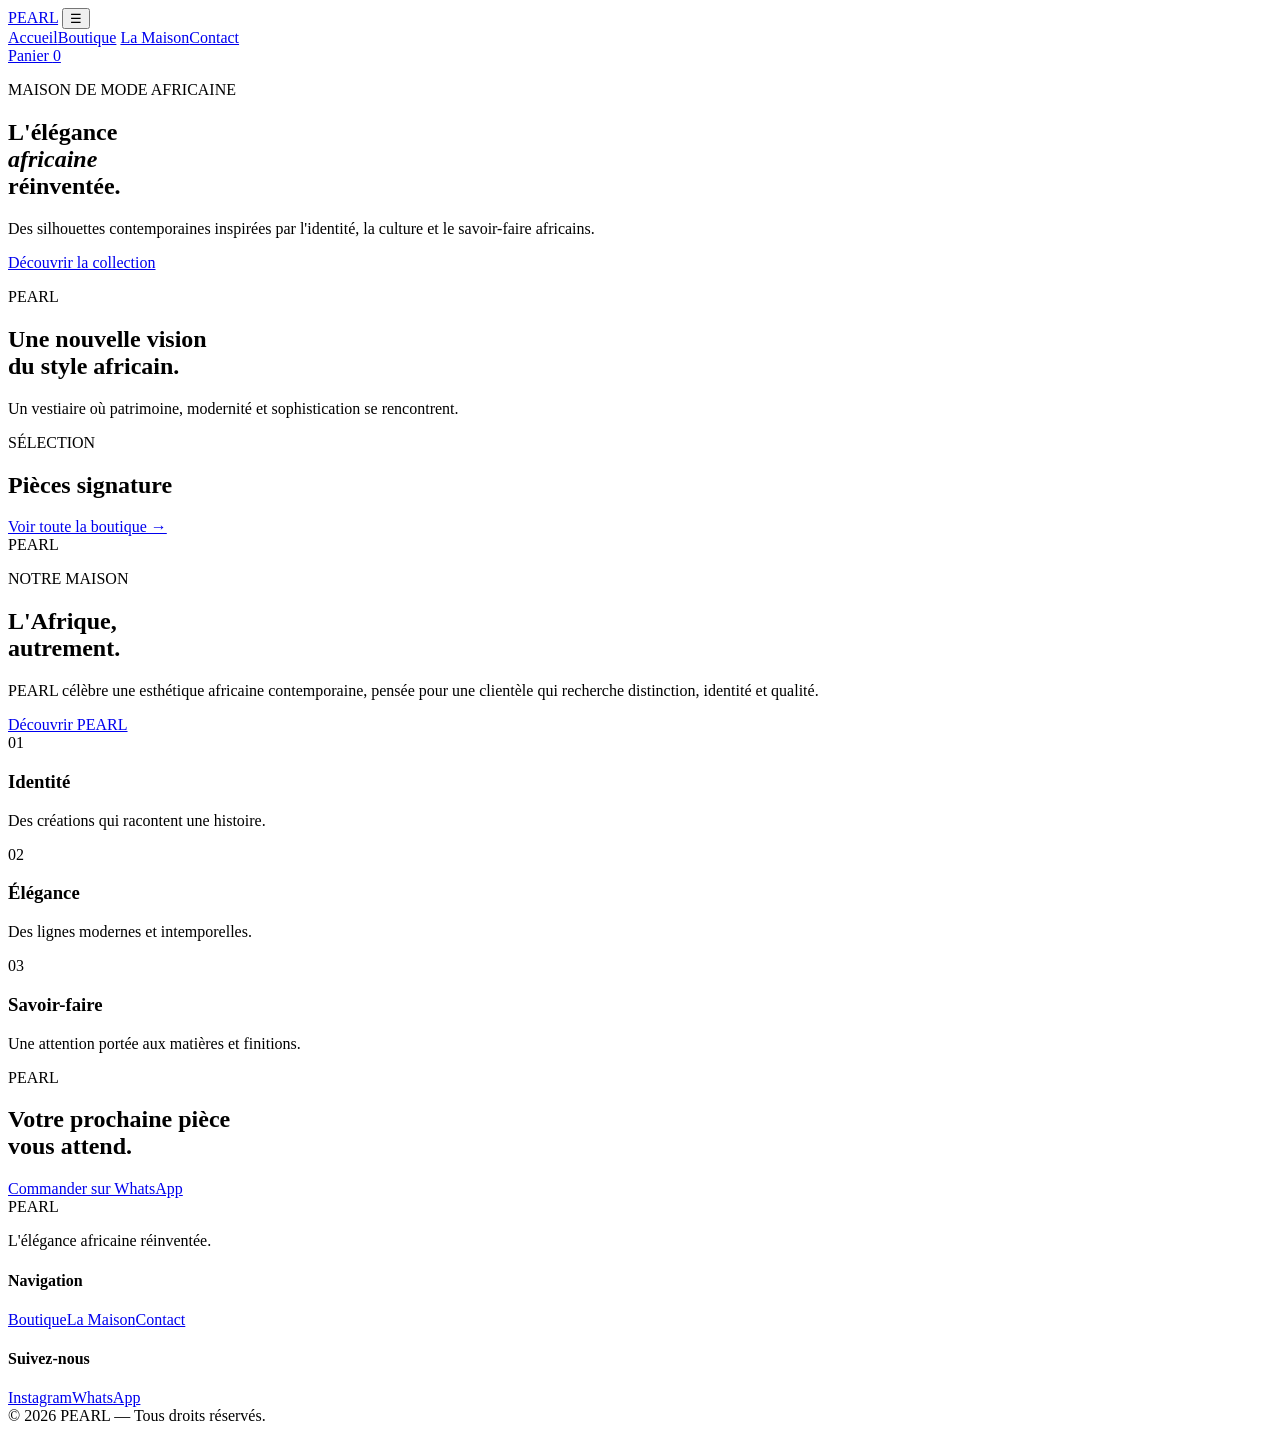
==== index.html @ 29acf9e2 "Add files via upload" ====
<!DOCTYPE html>
<html lang="fr">
<head>
<meta charset="UTF-8">
<meta name="viewport" content="width=device-width, initial-scale=1.0">
<title>PEARL — L'élégance africaine réinventée</title>
<meta name="description" content="PEARL, maison de prêt-à-porter africain contemporain.">
<link rel="preconnect" href="https://fonts.googleapis.com">
<link rel="preconnect" href="https://fonts.gstatic.com" crossorigin>
<link href="https://fonts.googleapis.com/css2?family=Cormorant+Garamond:wght@400;500;600;700&family=Montserrat:wght@300;400;500;600&display=swap" rel="stylesheet">
<link rel="stylesheet" href="css/style.css">
</head>
<body>
<header class="header">
  <a class="logo" href="index.html">PEARL</a>
  <button class="menu-btn" aria-label="Menu">☰</button>
  <nav class="nav">
    <a href="index.html">Accueil</a><a href="boutique.html">Boutique</a>
    <a href="index.html#maison">La Maison</a><a href="contact.html">Contact</a>
  </nav>
  <a class="cart-link" href="panier.html">Panier <span class="cart-count">0</span></a>
</header>

<main>
<section class="hero">
  <div class="hero-overlay"></div>
  <div class="hero-content">
    <p class="eyebrow">MAISON DE MODE AFRICAINE</p>
    <h1>L'élégance<br><em>africaine</em><br>réinventée.</h1>
    <p>Des silhouettes contemporaines inspirées par l'identité, la culture et le savoir-faire africains.</p>
    <a class="btn" href="boutique.html">Découvrir la collection</a>
  </div>
</section>

<section class="intro">
  <p class="eyebrow">PEARL</p>
  <h2>Une nouvelle vision<br>du style africain.</h2>
  <p>Un vestiaire où patrimoine, modernité et sophistication se rencontrent.</p>
</section>

<section class="featured">
  <div class="section-head"><div><p class="eyebrow">SÉLECTION</p><h2>Pièces signature</h2></div><a class="text-link" href="boutique.html">Voir toute la boutique →</a></div>
  <div id="featured-products" class="product-grid"></div>
</section>

<section id="maison" class="split">
  <div class="split-image image-placeholder">PEARL</div>
  <div class="split-copy">
    <p class="eyebrow">NOTRE MAISON</p><h2>L'Afrique,<br>autrement.</h2>
    <p>PEARL célèbre une esthétique africaine contemporaine, pensée pour une clientèle qui recherche distinction, identité et qualité.</p>
    <a class="btn dark" href="contact.html">Découvrir PEARL</a>
  </div>
</section>

<section class="values">
  <article><span>01</span><h3>Identité</h3><p>Des créations qui racontent une histoire.</p></article>
  <article><span>02</span><h3>Élégance</h3><p>Des lignes modernes et intemporelles.</p></article>
  <article><span>03</span><h3>Savoir-faire</h3><p>Une attention portée aux matières et finitions.</p></article>
</section>

<section class="cta">
  <p class="eyebrow">PEARL</p><h2>Votre prochaine pièce<br>vous attend.</h2>
  <a class="btn" id="home-whatsapp" target="_blank" href="#">Commander sur WhatsApp</a>
</section>
</main>

<footer><div><div class="footer-logo">PEARL</div><p>L'élégance africaine réinventée.</p></div>
<div><h4>Navigation</h4><a href="boutique.html">Boutique</a><a href="index.html#maison">La Maison</a><a href="contact.html">Contact</a></div>
<div><h4>Suivez-nous</h4><a id="instagram" target="_blank" href="#">Instagram</a><a id="footer-whatsapp" target="_blank" href="#">WhatsApp</a></div></footer>
<div class="copyright">© 2026 PEARL — Tous droits réservés.</div>
<script src="js/products.js"></script><script src="js/app.js"></script>
</body></html>
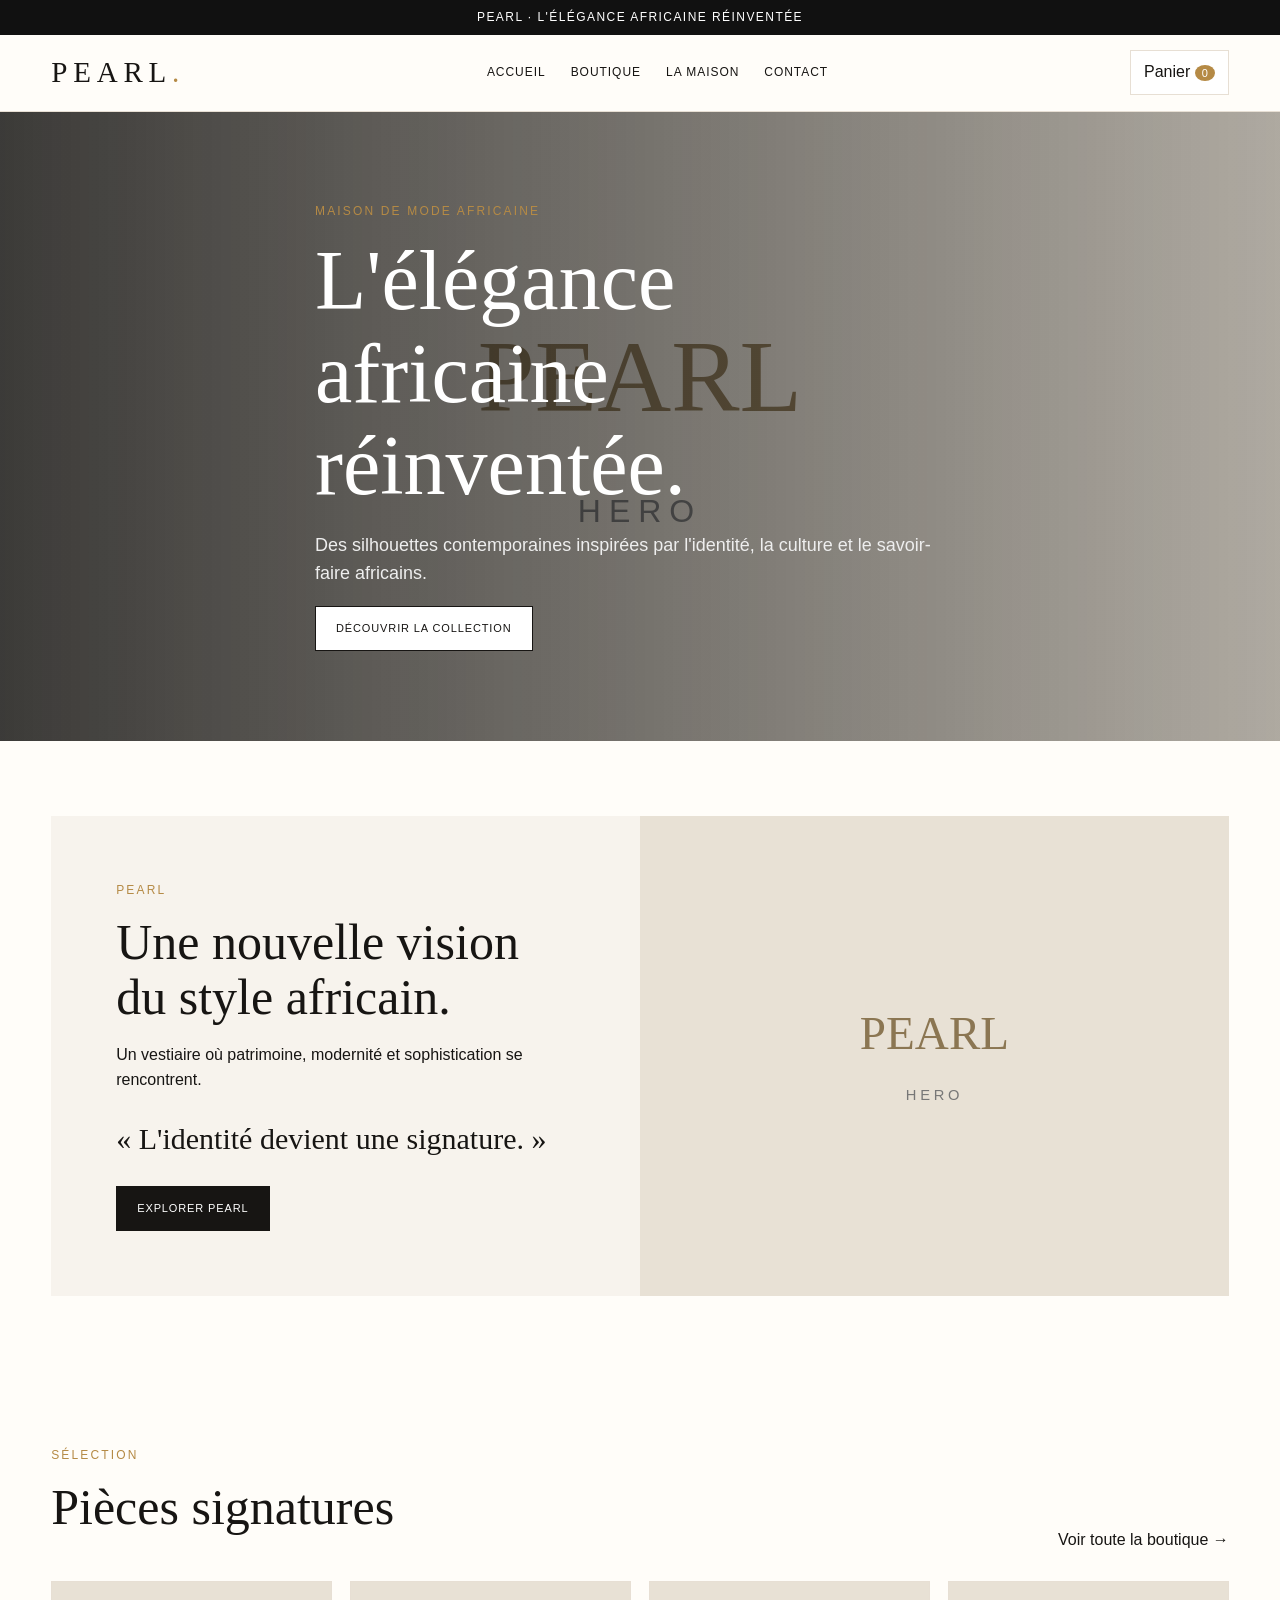
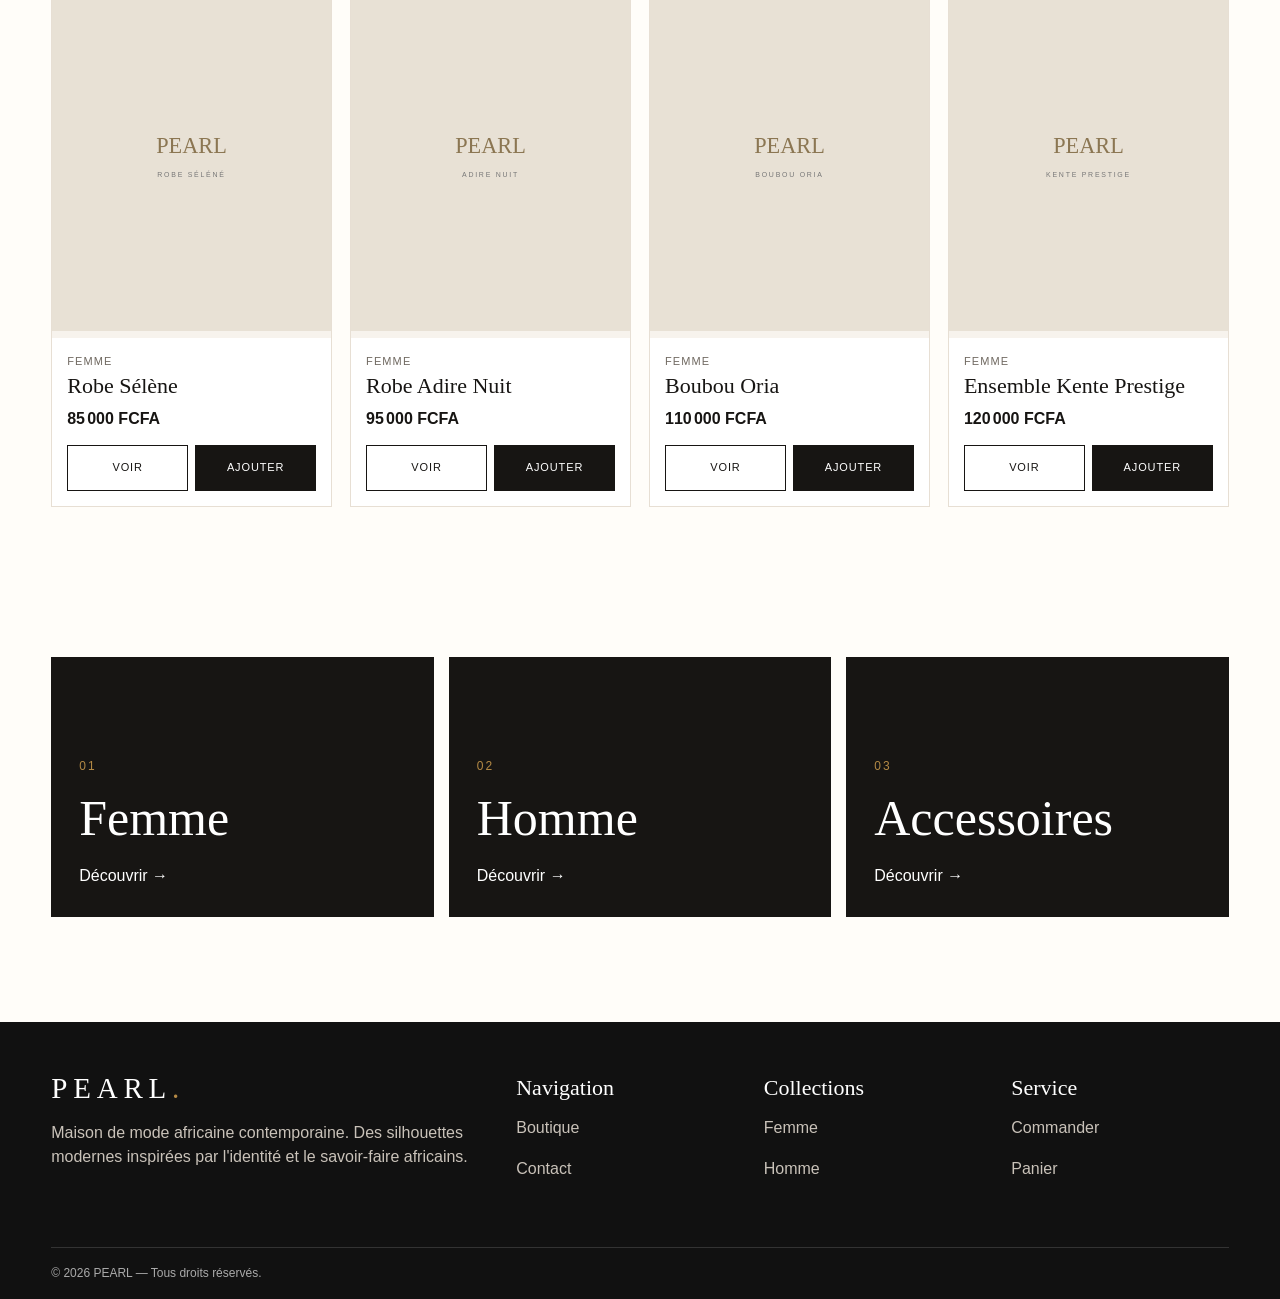
==== commit 49eaece9: "Add files via upload" ====
--- a/index.html
+++ b/index.html
@@ -1,72 +1 @@
-<!DOCTYPE html>
-<html lang="fr">
-<head>
-<meta charset="UTF-8">
-<meta name="viewport" content="width=device-width, initial-scale=1.0">
-<title>PEARL — L'élégance africaine réinventée</title>
-<meta name="description" content="PEARL, maison de prêt-à-porter africain contemporain.">
-<link rel="preconnect" href="https://fonts.googleapis.com">
-<link rel="preconnect" href="https://fonts.gstatic.com" crossorigin>
-<link href="https://fonts.googleapis.com/css2?family=Cormorant+Garamond:wght@400;500;600;700&family=Montserrat:wght@300;400;500;600&display=swap" rel="stylesheet">
-<link rel="stylesheet" href="css/style.css">
-</head>
-<body>
-<header class="header">
-  <a class="logo" href="index.html">PEARL</a>
-  <button class="menu-btn" aria-label="Menu">☰</button>
-  <nav class="nav">
-    <a href="index.html">Accueil</a><a href="boutique.html">Boutique</a>
-    <a href="index.html#maison">La Maison</a><a href="contact.html">Contact</a>
-  </nav>
-  <a class="cart-link" href="panier.html">Panier <span class="cart-count">0</span></a>
-</header>
-
-<main>
-<section class="hero">
-  <div class="hero-overlay"></div>
-  <div class="hero-content">
-    <p class="eyebrow">MAISON DE MODE AFRICAINE</p>
-    <h1>L'élégance<br><em>africaine</em><br>réinventée.</h1>
-    <p>Des silhouettes contemporaines inspirées par l'identité, la culture et le savoir-faire africains.</p>
-    <a class="btn" href="boutique.html">Découvrir la collection</a>
-  </div>
-</section>
-
-<section class="intro">
-  <p class="eyebrow">PEARL</p>
-  <h2>Une nouvelle vision<br>du style africain.</h2>
-  <p>Un vestiaire où patrimoine, modernité et sophistication se rencontrent.</p>
-</section>
-
-<section class="featured">
-  <div class="section-head"><div><p class="eyebrow">SÉLECTION</p><h2>Pièces signature</h2></div><a class="text-link" href="boutique.html">Voir toute la boutique →</a></div>
-  <div id="featured-products" class="product-grid"></div>
-</section>
-
-<section id="maison" class="split">
-  <div class="split-image image-placeholder">PEARL</div>
-  <div class="split-copy">
-    <p class="eyebrow">NOTRE MAISON</p><h2>L'Afrique,<br>autrement.</h2>
-    <p>PEARL célèbre une esthétique africaine contemporaine, pensée pour une clientèle qui recherche distinction, identité et qualité.</p>
-    <a class="btn dark" href="contact.html">Découvrir PEARL</a>
-  </div>
-</section>
-
-<section class="values">
-  <article><span>01</span><h3>Identité</h3><p>Des créations qui racontent une histoire.</p></article>
-  <article><span>02</span><h3>Élégance</h3><p>Des lignes modernes et intemporelles.</p></article>
-  <article><span>03</span><h3>Savoir-faire</h3><p>Une attention portée aux matières et finitions.</p></article>
-</section>
-
-<section class="cta">
-  <p class="eyebrow">PEARL</p><h2>Votre prochaine pièce<br>vous attend.</h2>
-  <a class="btn" id="home-whatsapp" target="_blank" href="#">Commander sur WhatsApp</a>
-</section>
-</main>
-
-<footer><div><div class="footer-logo">PEARL</div><p>L'élégance africaine réinventée.</p></div>
-<div><h4>Navigation</h4><a href="boutique.html">Boutique</a><a href="index.html#maison">La Maison</a><a href="contact.html">Contact</a></div>
-<div><h4>Suivez-nous</h4><a id="instagram" target="_blank" href="#">Instagram</a><a id="footer-whatsapp" target="_blank" href="#">WhatsApp</a></div></footer>
-<div class="copyright">© 2026 PEARL — Tous droits réservés.</div>
-<script src="js/products.js"></script><script src="js/app.js"></script>
-</body></html>+<!doctype html><html lang="fr"><head><meta charset="utf-8"><meta name="viewport" content="width=device-width,initial-scale=1"><meta name="description" content="PEARL — Maison de mode africaine contemporaine"><title>PEARL — L'élégance africaine réinventée</title><link rel="stylesheet" href="style.css"></head><body><div class="topbar">PEARL · L'ÉLÉGANCE AFRICAINE RÉINVENTÉE</div><header><div class="container nav"><a class="logo" href="index.html">PEARL<span>.</span></a><nav class="navlinks"><a href="index.html">Accueil</a><a href="boutique.html">Boutique</a><a href="index.html#maison">La Maison</a><a href="contact.html">Contact</a></nav><div class="nav-actions"><button class="icon-btn menu" data-menu>☰</button><a class="icon-btn" href="panier.html">Panier <span class="cart-count" data-cart-count>0</span></a></div></div></header><main><section class="hero"><div class="container hero-content"><div class="kicker">Maison de mode africaine</div><h1>L'élégance africaine réinventée.</h1><p class="lead">Des silhouettes contemporaines inspirées par l'identité, la culture et le savoir-faire africains.</p><a class="btn light" href="boutique.html">Découvrir la collection</a></div></section><section class="section" id="maison"><div class="container split"><div><div class="kicker">PEARL</div><h2>Une nouvelle vision du style africain.</h2><p>Un vestiaire où patrimoine, modernité et sophistication se rencontrent.</p><p class="quote">« L'identité devient une signature. »</p><a class="btn" href="boutique.html">Explorer PEARL</a></div><div class="visual"></div></div></section><section class="section"><div class="container"><div class="section-head"><div><div class="kicker">Sélection</div><h2>Pièces signatures</h2></div><a href="boutique.html">Voir toute la boutique →</a></div><div class="grid" data-featured></div></div></section><section class="section"><div class="container categories"><a class="category" href="boutique.html"><div><div class="kicker">01</div><h2>Femme</h2>Découvrir →</div></a><a class="category" href="boutique.html"><div><div class="kicker">02</div><h2>Homme</h2>Découvrir →</div></a><a class="category" href="boutique.html"><div><div class="kicker">03</div><h2>Accessoires</h2>Découvrir →</div></a></div></section></main><footer><div class="container footer"><div><div class="logo">PEARL<span>.</span></div><p>Maison de mode africaine contemporaine. Des silhouettes modernes inspirées par l'identité et le savoir-faire africains.</p></div><div><h3>Navigation</h3><p><a href="boutique.html">Boutique</a></p><p><a href="contact.html">Contact</a></p></div><div><h3>Collections</h3><p><a href="boutique.html">Femme</a></p><p><a href="boutique.html">Homme</a></p></div><div><h3>Service</h3><p><a href="contact.html">Commander</a></p><p><a href="panier.html">Panier</a></p></div></div><div class="container footer-bottom">© 2026 PEARL — Tous droits réservés.</div></footer><script src="products.js"></script><script src="cart.js"></script><script src="app.js"></script></body></html>
--- a/style.css
+++ b/style.css
@@ -0,0 +1 @@
+*{box-sizing:border-box}html{scroll-behavior:smooth}body{margin:0;font-family:Arial,sans-serif;color:#171513;background:#fffdf9;line-height:1.55}a{color:inherit;text-decoration:none}button,input,textarea{font:inherit}.container{width:min(1180px,92%);margin:auto}.topbar{background:#111;color:#fff;text-align:center;padding:8px;font-size:12px;letter-spacing:.12em}header{position:sticky;top:0;z-index:10;background:#fffdf9ee;border-bottom:1px solid #e7dfd4}.nav{height:76px;display:flex;align-items:center;justify-content:space-between}.logo{font:29px Georgia,serif;letter-spacing:.2em}.logo span,.kicker{color:#b58a45}.navlinks{display:flex;gap:25px;text-transform:uppercase;font-size:12px;letter-spacing:.08em}.nav-actions{display:flex;gap:8px}.icon-btn,.filter,.option{border:1px solid #e7dfd4;background:#fff;padding:9px 13px;cursor:pointer}.cart-count{background:#b58a45;color:white;border-radius:50%;padding:2px 7px;font-size:11px}.menu{display:none}.hero{min-height:620px;background:linear-gradient(90deg,#111c 0,#1114),url("hero.svg") center/cover;color:#fff;display:flex;align-items:end}.hero-content{padding:90px 0;max-width:650px}.kicker{text-transform:uppercase;letter-spacing:.18em;font-size:12px;margin-bottom:15px}h1,h2,h3{font-family:Georgia,serif;font-weight:400;line-height:1.1}h1{font-size:clamp(48px,7vw,84px);margin:0 0 20px}h2{font-size:clamp(32px,4vw,50px);margin:0 0 18px}h3{font-size:22px;margin:4px 0}.lead{font-size:18px;color:#eee}.btn{display:inline-flex;justify-content:center;align-items:center;padding:13px 20px;background:#171513;color:#fff;border:1px solid #171513;cursor:pointer;text-transform:uppercase;font-size:11px;letter-spacing:.08em}.btn.gold{background:#b58a45;border-color:#b58a45}.btn.light{background:#fff;color:#171513}.btn.outline{background:transparent;color:#171513}.section{padding:75px 0}.section-head{display:flex;justify-content:space-between;align-items:end;margin-bottom:28px}.grid{display:grid;grid-template-columns:repeat(4,1fr);gap:18px}.product-card{border:1px solid #e7dfd4;background:#fff;overflow:hidden}.product-image{aspect-ratio:4/5;background:#f7f3ed}.product-image img{width:100%;height:100%;object-fit:cover}.product-info{padding:15px}.product-meta{font-size:11px;text-transform:uppercase;letter-spacing:.1em;color:#716a62}.price{font-weight:700;margin:8px 0 14px}.card-actions{display:flex;gap:7px}.card-actions>*{flex:1}.split{display:grid;grid-template-columns:1fr 1fr;background:#f7f3ed}.split>div{padding:65px}.split .visual{padding:0;min-height:430px;background:url("hero.svg") center/cover}.quote{font:30px Georgia,serif}.categories{display:grid;grid-template-columns:repeat(3,1fr);gap:15px}.category{min-height:260px;background:#171513;color:#fff;padding:28px;display:flex;align-items:end}.page-hero{background:#f7f3ed;padding:65px 0}.page-hero h1{font-size:55px}.filters{display:flex;gap:8px;flex-wrap:wrap;margin-bottom:25px}.filter.active,.option.selected{background:#171513;color:#fff}.product-layout{display:grid;grid-template-columns:1.05fr .95fr;gap:55px}.product-main-image{background:#f7f3ed;min-height:600px}.product-main-image img{width:100%;height:100%;object-fit:cover}.product-detail .price{font-size:24px}.description{color:#716a62}.option-row{margin:23px 0}.option-row label{display:block;font-size:11px;text-transform:uppercase;letter-spacing:.1em;margin-bottom:8px}.options{display:flex;gap:7px;flex-wrap:wrap}.quantity{display:flex;align-items:center;border:1px solid #e7dfd4;width:max-content}.quantity button{border:0;background:#fff;width:38px;height:40px;cursor:pointer}.quantity span{min-width:38px;text-align:center}.cart-layout{display:grid;grid-template-columns:1fr 330px;gap:30px}.cart-item{display:grid;grid-template-columns:90px 1fr auto;gap:18px;padding:18px 0;border-bottom:1px solid #e7dfd4}.cart-thumb{width:90px;height:110px;background:#f7f3ed}.cart-thumb img{width:100%;height:100%;object-fit:cover}.cart-summary{border:1px solid #e7dfd4;padding:24px;height:max-content;position:sticky;top:95px}.summary-line{display:flex;justify-content:space-between;margin:12px 0}.total{border-top:1px solid #e7dfd4;padding-top:14px;font-weight:bold}.empty{text-align:center;padding:70px 20px;border:1px dashed #e7dfd4}.form{display:grid;gap:13px}.form label{font-size:11px;text-transform:uppercase;letter-spacing:.08em}.form input,.form textarea{width:100%;border:1px solid #e7dfd4;padding:13px;background:#fff}.form textarea{min-height:140px}.notice{background:#f3eadc;border-left:3px solid #b58a45;padding:13px;margin-top:18px}footer{background:#111;color:#fff;margin-top:30px}.footer{padding:50px 0;display:grid;grid-template-columns:2fr 1fr 1fr 1fr;gap:30px}.footer p,.footer a{color:#c9c2b9}.footer-bottom{border-top:1px solid #333;padding:16px 0;color:#aaa;font-size:12px}@media(max-width:850px){.navlinks{display:none}.menu{display:block}.grid{grid-template-columns:repeat(2,1fr)}.split,.product-layout,.cart-layout{grid-template-columns:1fr}.split .visual{order:-1}.categories{grid-template-columns:1fr}.footer{grid-template-columns:1fr 1fr}}@media(max-width:550px){.grid{gap:9px}.product-info{padding:10px}.card-actions{flex-direction:column}.footer{grid-template-columns:1fr}.cart-item{grid-template-columns:70px 1fr}.cart-item>div:last-child{grid-column:2}.cart-thumb{width:70px;height:85px}}
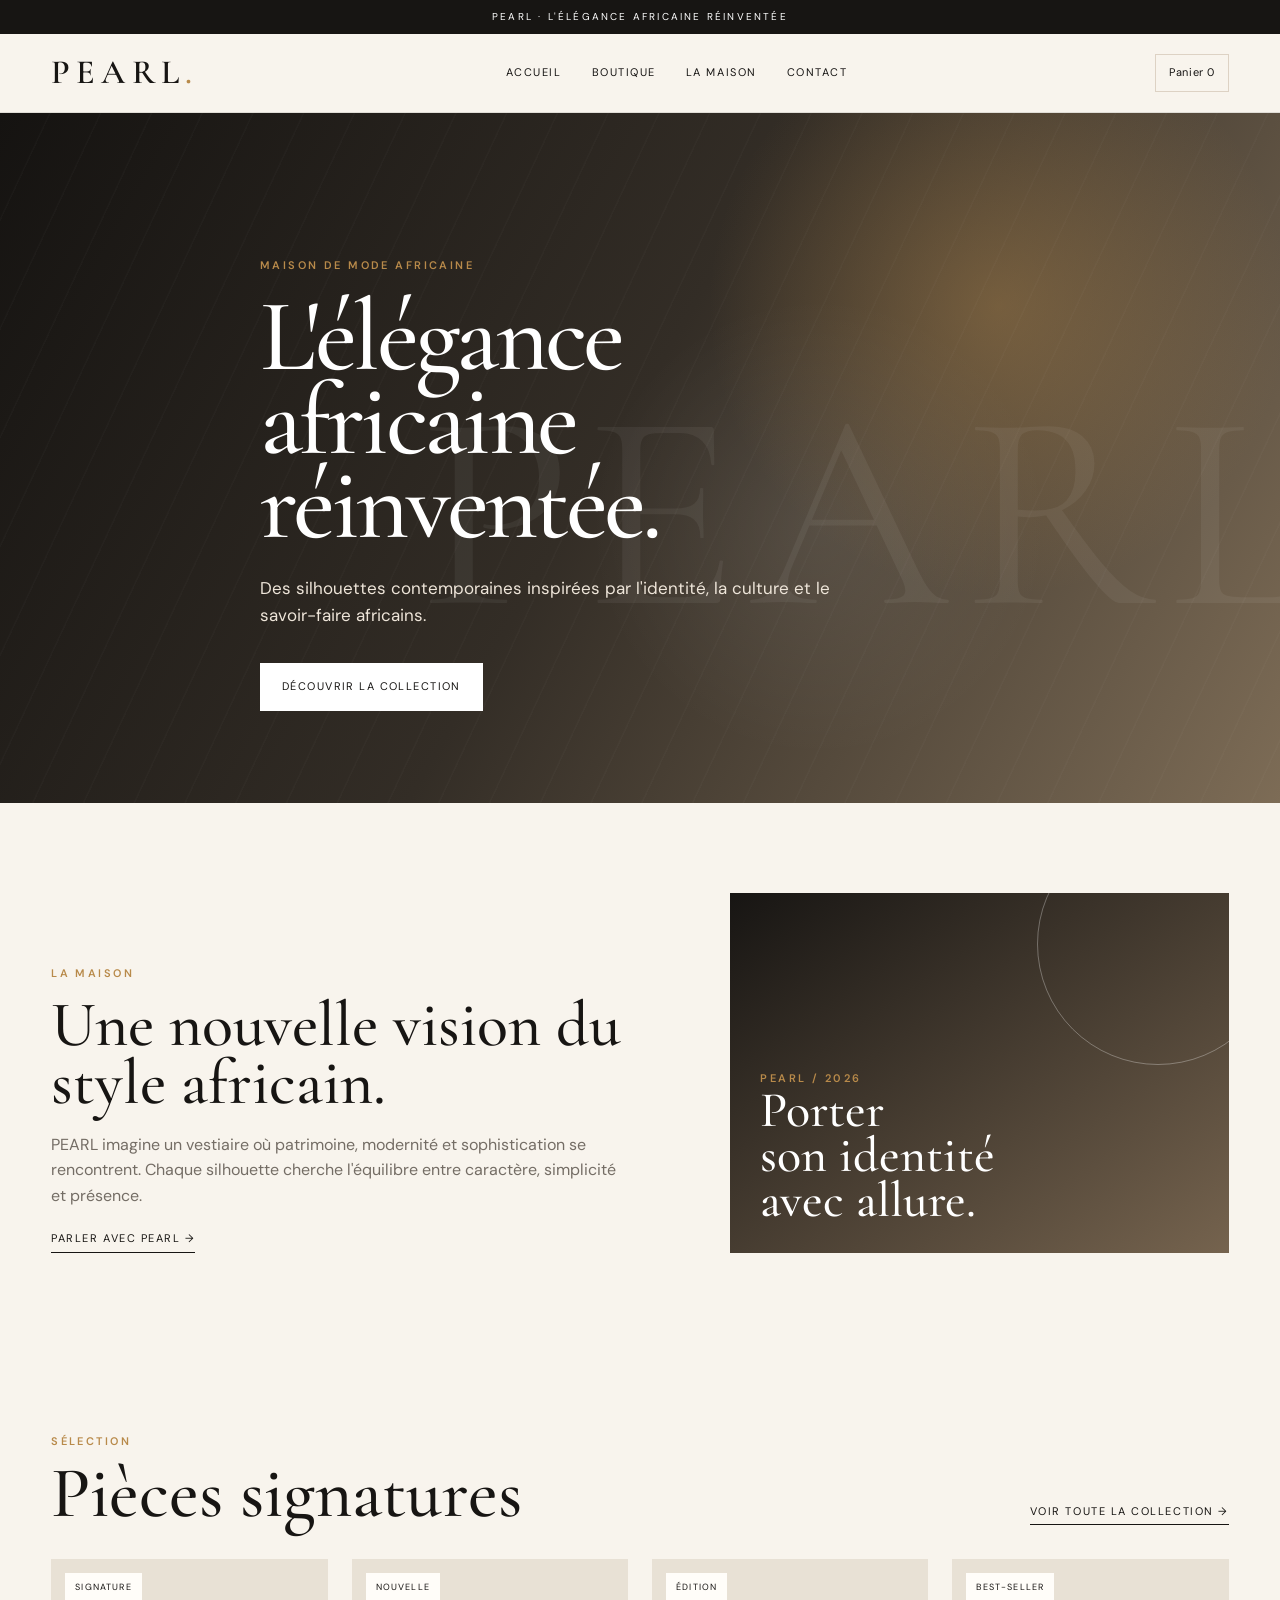
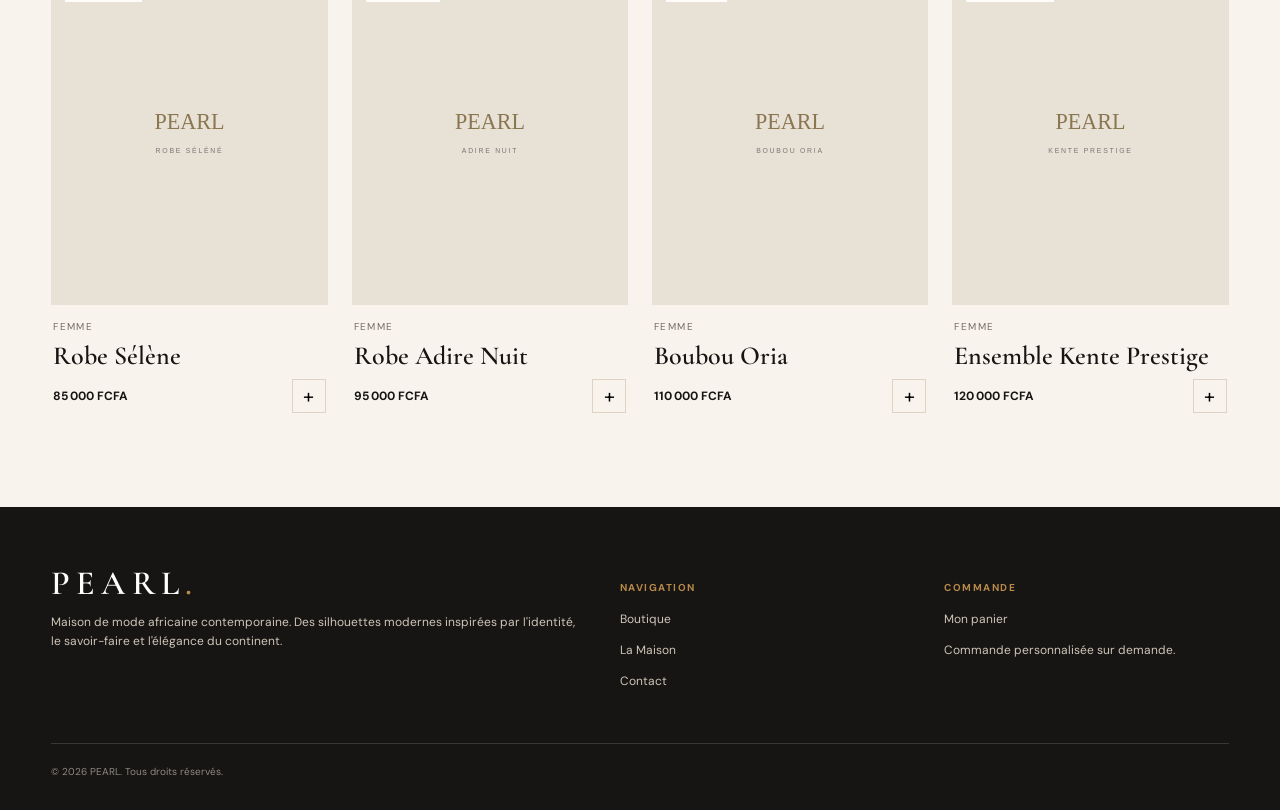
==== commit 81264a0b: "Add files via upload" ====
--- a/index.html
+++ b/index.html
@@ -1 +1,90 @@
-<!doctype html><html lang="fr"><head><meta charset="utf-8"><meta name="viewport" content="width=device-width,initial-scale=1"><meta name="description" content="PEARL — Maison de mode africaine contemporaine"><title>PEARL — L'élégance africaine réinventée</title><link rel="stylesheet" href="style.css"></head><body><div class="topbar">PEARL · L'ÉLÉGANCE AFRICAINE RÉINVENTÉE</div><header><div class="container nav"><a class="logo" href="index.html">PEARL<span>.</span></a><nav class="navlinks"><a href="index.html">Accueil</a><a href="boutique.html">Boutique</a><a href="index.html#maison">La Maison</a><a href="contact.html">Contact</a></nav><div class="nav-actions"><button class="icon-btn menu" data-menu>☰</button><a class="icon-btn" href="panier.html">Panier <span class="cart-count" data-cart-count>0</span></a></div></div></header><main><section class="hero"><div class="container hero-content"><div class="kicker">Maison de mode africaine</div><h1>L'élégance africaine réinventée.</h1><p class="lead">Des silhouettes contemporaines inspirées par l'identité, la culture et le savoir-faire africains.</p><a class="btn light" href="boutique.html">Découvrir la collection</a></div></section><section class="section" id="maison"><div class="container split"><div><div class="kicker">PEARL</div><h2>Une nouvelle vision du style africain.</h2><p>Un vestiaire où patrimoine, modernité et sophistication se rencontrent.</p><p class="quote">« L'identité devient une signature. »</p><a class="btn" href="boutique.html">Explorer PEARL</a></div><div class="visual"></div></div></section><section class="section"><div class="container"><div class="section-head"><div><div class="kicker">Sélection</div><h2>Pièces signatures</h2></div><a href="boutique.html">Voir toute la boutique →</a></div><div class="grid" data-featured></div></div></section><section class="section"><div class="container categories"><a class="category" href="boutique.html"><div><div class="kicker">01</div><h2>Femme</h2>Découvrir →</div></a><a class="category" href="boutique.html"><div><div class="kicker">02</div><h2>Homme</h2>Découvrir →</div></a><a class="category" href="boutique.html"><div><div class="kicker">03</div><h2>Accessoires</h2>Découvrir →</div></a></div></section></main><footer><div class="container footer"><div><div class="logo">PEARL<span>.</span></div><p>Maison de mode africaine contemporaine. Des silhouettes modernes inspirées par l'identité et le savoir-faire africains.</p></div><div><h3>Navigation</h3><p><a href="boutique.html">Boutique</a></p><p><a href="contact.html">Contact</a></p></div><div><h3>Collections</h3><p><a href="boutique.html">Femme</a></p><p><a href="boutique.html">Homme</a></p></div><div><h3>Service</h3><p><a href="contact.html">Commander</a></p><p><a href="panier.html">Panier</a></p></div></div><div class="container footer-bottom">© 2026 PEARL — Tous droits réservés.</div></footer><script src="products.js"></script><script src="cart.js"></script><script src="app.js"></script></body></html>
+<!doctype html>
+<html lang="fr">
+<head>
+<meta charset="utf-8">
+<meta name="viewport" content="width=device-width,initial-scale=1">
+<meta name="description" content="PEARL — Maison de mode africaine contemporaine.">
+<meta name="theme-color" content="#171513">
+<title>PEARL — L'élégance africaine réinventée</title>
+<link rel="stylesheet" href="style.css">
+</head>
+<body>
+<div class="topbar">PEARL · L'ÉLÉGANCE AFRICAINE RÉINVENTÉE</div>
+<header>
+  <div class="container nav">
+    <a class="logo" href="index.html" aria-label="PEARL accueil">PEARL<span>.</span></a>
+    <nav class="navlinks" aria-label="Navigation principale">
+      <a href="index.html">Accueil</a>
+      <a href="boutique.html">Boutique</a>
+      <a href="index.html#maison">La Maison</a>
+      <a href="contact.html">Contact</a>
+    </nav>
+    <div class="nav-actions">
+      <button class="icon-btn menu" data-menu aria-label="Ouvrir le menu" aria-expanded="false">☰</button>
+      <a class="icon-btn" href="panier.html">Panier <span class="cart-count" data-cart-count>0</span></a>
+    </div>
+  </div>
+</header>
+<main>
+
+<section class="hero">
+  <div class="container hero-content">
+    <div class="eyebrow">Maison de mode africaine</div>
+    <h1>L'élégance<br>africaine<br>réinventée.</h1>
+    <p class="lead">Des silhouettes contemporaines inspirées par l'identité, la culture et le savoir-faire africains.</p>
+    <a class="btn btn-light" href="boutique.html">Découvrir la collection</a>
+  </div>
+</section>
+
+<section class="section" id="maison">
+  <div class="container intro">
+    <div class="intro-copy">
+      <div class="eyebrow">La Maison</div>
+      <h2>Une nouvelle vision du style africain.</h2>
+      <p>PEARL imagine un vestiaire où patrimoine, modernité et sophistication se rencontrent. Chaque silhouette cherche l'équilibre entre caractère, simplicité et présence.</p>
+      <a class="text-link" href="contact.html">Parler avec PEARL →</a>
+    </div>
+    <div class="editorial-card">
+      <div>
+        <div class="eyebrow">PEARL / 2026</div>
+        <h3>Porter<br>son identité<br>avec allure.</h3>
+      </div>
+    </div>
+  </div>
+</section>
+
+<section class="section">
+  <div class="container">
+    <div class="section-head">
+      <div><div class="eyebrow">Sélection</div><h2>Pièces signatures</h2></div>
+      <a class="text-link" href="boutique.html">Voir toute la collection →</a>
+    </div>
+    <div class="product-grid" data-featured></div>
+  </div>
+</section>
+</main>
+<footer>
+  <div class="container footer">
+    <div>
+      <div class="logo">PEARL<span>.</span></div>
+      <p>Maison de mode africaine contemporaine. Des silhouettes modernes inspirées par l'identité, le savoir-faire et l'élégance du continent.</p>
+    </div>
+    <div>
+      <h4>Navigation</h4>
+      <p><a href="boutique.html">Boutique</a></p>
+      <p><a href="index.html#maison">La Maison</a></p>
+      <p><a href="contact.html">Contact</a></p>
+    </div>
+    <div>
+      <h4>Commande</h4>
+      <p><a href="panier.html">Mon panier</a></p>
+      <p>Commande personnalisée sur demande.</p>
+    </div>
+  </div>
+  <div class="container footer-bottom">© 2026 PEARL. Tous droits réservés.</div>
+</footer>
+<script src="products.js"></script>
+<script src="cart.js"></script>
+<script src="app.js"></script>
+</body>
+</html>
--- a/style.css
+++ b/style.css
@@ -1 +1,138 @@
-*{box-sizing:border-box}html{scroll-behavior:smooth}body{margin:0;font-family:Arial,sans-serif;color:#171513;background:#fffdf9;line-height:1.55}a{color:inherit;text-decoration:none}button,input,textarea{font:inherit}.container{width:min(1180px,92%);margin:auto}.topbar{background:#111;color:#fff;text-align:center;padding:8px;font-size:12px;letter-spacing:.12em}header{position:sticky;top:0;z-index:10;background:#fffdf9ee;border-bottom:1px solid #e7dfd4}.nav{height:76px;display:flex;align-items:center;justify-content:space-between}.logo{font:29px Georgia,serif;letter-spacing:.2em}.logo span,.kicker{color:#b58a45}.navlinks{display:flex;gap:25px;text-transform:uppercase;font-size:12px;letter-spacing:.08em}.nav-actions{display:flex;gap:8px}.icon-btn,.filter,.option{border:1px solid #e7dfd4;background:#fff;padding:9px 13px;cursor:pointer}.cart-count{background:#b58a45;color:white;border-radius:50%;padding:2px 7px;font-size:11px}.menu{display:none}.hero{min-height:620px;background:linear-gradient(90deg,#111c 0,#1114),url("hero.svg") center/cover;color:#fff;display:flex;align-items:end}.hero-content{padding:90px 0;max-width:650px}.kicker{text-transform:uppercase;letter-spacing:.18em;font-size:12px;margin-bottom:15px}h1,h2,h3{font-family:Georgia,serif;font-weight:400;line-height:1.1}h1{font-size:clamp(48px,7vw,84px);margin:0 0 20px}h2{font-size:clamp(32px,4vw,50px);margin:0 0 18px}h3{font-size:22px;margin:4px 0}.lead{font-size:18px;color:#eee}.btn{display:inline-flex;justify-content:center;align-items:center;padding:13px 20px;background:#171513;color:#fff;border:1px solid #171513;cursor:pointer;text-transform:uppercase;font-size:11px;letter-spacing:.08em}.btn.gold{background:#b58a45;border-color:#b58a45}.btn.light{background:#fff;color:#171513}.btn.outline{background:transparent;color:#171513}.section{padding:75px 0}.section-head{display:flex;justify-content:space-between;align-items:end;margin-bottom:28px}.grid{display:grid;grid-template-columns:repeat(4,1fr);gap:18px}.product-card{border:1px solid #e7dfd4;background:#fff;overflow:hidden}.product-image{aspect-ratio:4/5;background:#f7f3ed}.product-image img{width:100%;height:100%;object-fit:cover}.product-info{padding:15px}.product-meta{font-size:11px;text-transform:uppercase;letter-spacing:.1em;color:#716a62}.price{font-weight:700;margin:8px 0 14px}.card-actions{display:flex;gap:7px}.card-actions>*{flex:1}.split{display:grid;grid-template-columns:1fr 1fr;background:#f7f3ed}.split>div{padding:65px}.split .visual{padding:0;min-height:430px;background:url("hero.svg") center/cover}.quote{font:30px Georgia,serif}.categories{display:grid;grid-template-columns:repeat(3,1fr);gap:15px}.category{min-height:260px;background:#171513;color:#fff;padding:28px;display:flex;align-items:end}.page-hero{background:#f7f3ed;padding:65px 0}.page-hero h1{font-size:55px}.filters{display:flex;gap:8px;flex-wrap:wrap;margin-bottom:25px}.filter.active,.option.selected{background:#171513;color:#fff}.product-layout{display:grid;grid-template-columns:1.05fr .95fr;gap:55px}.product-main-image{background:#f7f3ed;min-height:600px}.product-main-image img{width:100%;height:100%;object-fit:cover}.product-detail .price{font-size:24px}.description{color:#716a62}.option-row{margin:23px 0}.option-row label{display:block;font-size:11px;text-transform:uppercase;letter-spacing:.1em;margin-bottom:8px}.options{display:flex;gap:7px;flex-wrap:wrap}.quantity{display:flex;align-items:center;border:1px solid #e7dfd4;width:max-content}.quantity button{border:0;background:#fff;width:38px;height:40px;cursor:pointer}.quantity span{min-width:38px;text-align:center}.cart-layout{display:grid;grid-template-columns:1fr 330px;gap:30px}.cart-item{display:grid;grid-template-columns:90px 1fr auto;gap:18px;padding:18px 0;border-bottom:1px solid #e7dfd4}.cart-thumb{width:90px;height:110px;background:#f7f3ed}.cart-thumb img{width:100%;height:100%;object-fit:cover}.cart-summary{border:1px solid #e7dfd4;padding:24px;height:max-content;position:sticky;top:95px}.summary-line{display:flex;justify-content:space-between;margin:12px 0}.total{border-top:1px solid #e7dfd4;padding-top:14px;font-weight:bold}.empty{text-align:center;padding:70px 20px;border:1px dashed #e7dfd4}.form{display:grid;gap:13px}.form label{font-size:11px;text-transform:uppercase;letter-spacing:.08em}.form input,.form textarea{width:100%;border:1px solid #e7dfd4;padding:13px;background:#fff}.form textarea{min-height:140px}.notice{background:#f3eadc;border-left:3px solid #b58a45;padding:13px;margin-top:18px}footer{background:#111;color:#fff;margin-top:30px}.footer{padding:50px 0;display:grid;grid-template-columns:2fr 1fr 1fr 1fr;gap:30px}.footer p,.footer a{color:#c9c2b9}.footer-bottom{border-top:1px solid #333;padding:16px 0;color:#aaa;font-size:12px}@media(max-width:850px){.navlinks{display:none}.menu{display:block}.grid{grid-template-columns:repeat(2,1fr)}.split,.product-layout,.cart-layout{grid-template-columns:1fr}.split .visual{order:-1}.categories{grid-template-columns:1fr}.footer{grid-template-columns:1fr 1fr}}@media(max-width:550px){.grid{gap:9px}.product-info{padding:10px}.card-actions{flex-direction:column}.footer{grid-template-columns:1fr}.cart-item{grid-template-columns:70px 1fr}.cart-item>div:last-child{grid-column:2}.cart-thumb{width:70px;height:85px}}
+@import url('https://fonts.googleapis.com/css2?family=Cormorant+Garamond:wght@500;600;700&family=DM+Sans:wght@400;500;600&display=swap');
+
+:root{
+  --ink:#171513; --paper:#f8f4ed; --cream:#f2eadf; --gold:#b88a4a;
+  --line:#ddd2c4; --muted:#746d65; --white:#fffdf9;
+}
+*{box-sizing:border-box}
+html{scroll-behavior:smooth}
+body{margin:0;background:var(--paper);color:var(--ink);font-family:"DM Sans",Arial,sans-serif;line-height:1.6}
+img{max-width:100%;display:block}
+a{color:inherit;text-decoration:none}
+button,input,select,textarea{font:inherit}
+button{cursor:pointer}
+.container{width:min(1180px,92%);margin-inline:auto}
+.topbar{background:var(--ink);color:#fff;padding:9px 16px;text-align:center;font-size:10px;letter-spacing:.22em;text-transform:uppercase}
+header{position:sticky;top:0;z-index:50;background:rgba(248,244,237,.94);backdrop-filter:blur(14px);border-bottom:1px solid rgba(23,21,19,.1)}
+.nav{height:78px;display:flex;align-items:center;justify-content:space-between;gap:30px}
+.logo{font-family:"Cormorant Garamond",Georgia,serif;font-size:34px;font-weight:600;letter-spacing:.18em;line-height:1}
+.logo span{color:var(--gold)}
+.navlinks{display:flex;align-items:center;gap:30px;font-size:11px;text-transform:uppercase;letter-spacing:.14em}
+.navlinks a{position:relative;padding:8px 0}
+.navlinks a:after{content:"";position:absolute;left:0;bottom:0;width:0;height:1px;background:var(--gold);transition:.3s}
+.navlinks a:hover:after{width:100%}
+.nav-actions{display:flex;align-items:center;gap:9px}
+.icon-btn{border:1px solid var(--line);background:transparent;padding:9px 13px;font-size:11px;letter-spacing:.05em}
+.menu{display:none}
+.hero{min-height:690px;position:relative;display:flex;align-items:flex-end;overflow:hidden;background:
+  radial-gradient(circle at 78% 28%,rgba(184,138,74,.38),transparent 26%),
+  radial-gradient(circle at 64% 60%,rgba(255,255,255,.08),transparent 25%),
+  linear-gradient(120deg,#151311 0%,#332d26 48%,#7d6c56 100%);color:white}
+.hero:before{content:"";position:absolute;inset:0;opacity:.22;background:
+  repeating-linear-gradient(115deg,transparent 0 44px,rgba(255,255,255,.09) 45px 46px)}
+.hero:after{content:"PEARL";position:absolute;right:-4vw;bottom:7vh;font-family:"Cormorant Garamond",serif;font-size:clamp(120px,22vw,320px);letter-spacing:.05em;color:rgba(255,255,255,.055);pointer-events:none}
+.hero-content{position:relative;z-index:2;padding:100px 0 92px;max-width:760px}
+.eyebrow,.kicker{font-size:11px;letter-spacing:.22em;text-transform:uppercase;color:var(--gold);font-weight:600}
+.hero h1{font-family:"Cormorant Garamond",Georgia,serif;font-size:clamp(62px,8vw,108px);line-height:.82;font-weight:500;letter-spacing:-.035em;margin:20px 0 28px;max-width:800px}
+.lead{font-size:17px;max-width:610px;color:#eee5d9;margin-bottom:34px}
+.btn{display:inline-flex;align-items:center;justify-content:center;border:1px solid var(--ink);background:var(--ink);color:white;padding:13px 21px;min-height:48px;font-size:11px;text-transform:uppercase;letter-spacing:.13em;transition:.25s}
+.btn:hover{transform:translateY(-2px)}
+.btn-gold{background:var(--gold);border-color:var(--gold)}
+.btn-light{background:white;color:var(--ink);border-color:white}
+.btn-ghost{background:transparent;color:var(--ink);border-color:var(--line)}
+.btn-full{width:100%}
+.section{padding:90px 0}
+.section-head{display:flex;justify-content:space-between;align-items:end;gap:30px;margin-bottom:34px}
+.section-head h2,.page-hero h1{font-family:"Cormorant Garamond",Georgia,serif;font-size:clamp(44px,6vw,72px);font-weight:500;line-height:.9;margin:10px 0 0}
+.text-link{display:inline-block;font-size:11px;text-transform:uppercase;letter-spacing:.14em;border-bottom:1px solid var(--ink);padding-bottom:4px}
+.intro{display:grid;grid-template-columns:1.1fr .9fr;gap:70px;align-items:end}
+.intro-copy h2{font-family:"Cormorant Garamond",serif;font-size:clamp(46px,5vw,70px);font-weight:500;line-height:.9;margin:14px 0 20px}
+.intro-copy p{color:var(--muted);max-width:570px}
+.editorial-card{min-height:360px;background:linear-gradient(145deg,#171513,#75634e);position:relative;overflow:hidden;padding:30px;display:flex;align-items:flex-end;color:white}
+.editorial-card:before{content:"";position:absolute;width:240px;height:240px;border:1px solid rgba(255,255,255,.3);border-radius:50%;top:-70px;right:-50px}
+.editorial-card h3{font-family:"Cormorant Garamond",serif;font-size:50px;font-weight:500;line-height:.9;margin:0;position:relative}
+.product-grid{display:grid;grid-template-columns:repeat(4,1fr);gap:24px}
+.product-card{min-width:0}
+.product-visual{display:block;position:relative;background:#e9e1d6;aspect-ratio:4/5;overflow:hidden}
+.product-visual img{width:100%;height:100%;object-fit:cover;transition:transform .55s ease}
+.product-card:hover .product-visual img{transform:scale(1.035)}
+.product-badge{position:absolute;z-index:2;top:14px;left:14px;background:var(--white);padding:7px 10px;font-size:9px;text-transform:uppercase;letter-spacing:.13em}
+.product-info{padding:14px 2px 4px}
+.product-meta{color:var(--muted);font-size:10px;text-transform:uppercase;letter-spacing:.14em}
+.product-info h3{font-family:"Cormorant Garamond",serif;font-size:26px;font-weight:600;line-height:1.05;margin:7px 0 10px}
+.product-bottom{display:flex;align-items:center;justify-content:space-between}
+.product-bottom strong{font-size:12px}
+.quick-add{width:34px;height:34px;border:1px solid var(--line);background:transparent;font-size:20px;line-height:1}
+.page-hero{padding:100px 0 70px;border-bottom:1px solid var(--line);background:linear-gradient(180deg,#f8f4ed,#efe7db)}
+.page-hero p{color:var(--muted);max-width:620px}
+.filters-bar{display:flex;align-items:center;justify-content:space-between;gap:20px;margin-bottom:30px;flex-wrap:wrap}
+.filters{display:flex;gap:8px;flex-wrap:wrap}
+.filter{border:1px solid var(--line);background:transparent;padding:10px 15px;font-size:10px;text-transform:uppercase;letter-spacing:.12em}
+.filter.active,.filter:hover{background:var(--ink);color:white;border-color:var(--ink)}
+.search{border:1px solid var(--line);background:transparent;padding:11px 14px;min-width:250px;outline:none}
+.search:focus{border-color:var(--ink)}
+.product-layout{display:grid;grid-template-columns:1.05fr .95fr;gap:70px;align-items:start}
+.product-detail-image{background:#e9e1d6;aspect-ratio:4/5;overflow:hidden}
+.product-detail-image img{width:100%;height:100%;object-fit:cover}
+.product-detail-copy{padding-top:20px}
+.product-detail-copy h1{font-family:"Cormorant Garamond",serif;font-size:clamp(52px,6vw,82px);font-weight:500;line-height:.9;margin:15px 0}
+.detail-price{font-size:16px;margin-bottom:28px}
+.detail-description{color:var(--muted);max-width:560px}
+.option-block{margin-top:25px}
+.option-block label{display:block;font-size:10px;text-transform:uppercase;letter-spacing:.13em;margin-bottom:8px}
+.option-block select{width:100%;padding:13px;border:1px solid var(--line);background:transparent}
+.detail-actions{display:grid;gap:10px;margin-top:30px}
+.product-promise{display:flex;gap:16px;border-top:1px solid var(--line);padding:18px 0}
+.product-promise span{font-family:"Cormorant Garamond",serif;font-size:24px;color:var(--gold)}
+.product-promise strong{font-size:12px;text-transform:uppercase;letter-spacing:.08em}
+.product-promise p{margin:4px 0 0;color:var(--muted);font-size:12px}
+.cart-layout{display:grid;grid-template-columns:1.4fr .6fr;gap:50px;align-items:start}
+.cart-item{display:grid;grid-template-columns:110px 1fr auto auto;gap:18px;align-items:center;border-top:1px solid var(--line);padding:18px 0}
+.cart-thumb{width:110px;aspect-ratio:1;overflow:hidden;background:#e9e1d6}
+.cart-thumb img{width:100%;height:100%;object-fit:cover}
+.cart-item h3{font-family:"Cormorant Garamond",serif;font-size:25px;margin:4px 0}
+.cart-item p{margin:0 0 8px;color:var(--muted);font-size:12px}
+.qty{display:flex;align-items:center;border:1px solid var(--line)}
+.qty button{border:0;background:transparent;width:32px;height:34px}
+.qty span{min-width:28px;text-align:center;font-size:12px}
+.remove{border:0;background:transparent;text-decoration:underline;color:var(--muted);font-size:10px}
+.summary-card{position:sticky;top:110px;background:#eee5d9;padding:28px}
+.summary-card h2{font-family:"Cormorant Garamond",serif;font-size:38px;font-weight:500;margin:8px 0 24px}
+.summary-line{display:flex;justify-content:space-between;border-top:1px solid rgba(23,21,19,.15);padding:16px 0}
+.summary-note{font-size:11px;color:var(--muted);margin:0 0 20px}
+.empty-state{text-align:center;padding:70px 20px;border:1px solid var(--line)}
+.empty-state h2{font-family:"Cormorant Garamond",serif;font-size:48px;font-weight:500;margin:10px 0}
+.empty-state p{color:var(--muted);margin-bottom:25px}
+.split{display:grid;grid-template-columns:1fr 1fr;gap:70px}
+.split h2{font-family:"Cormorant Garamond",serif;font-size:60px;line-height:.9;font-weight:500;margin:15px 0 22px}
+.contact-form{display:grid;gap:14px}
+.contact-form label{font-size:10px;text-transform:uppercase;letter-spacing:.13em}
+.contact-form input,.contact-form textarea{width:100%;border:1px solid var(--line);background:transparent;padding:13px;outline:none}
+.contact-form textarea{min-height:160px;resize:vertical}
+.contact-note{border-top:1px solid var(--line);margin-top:28px;padding-top:20px;color:var(--muted);font-size:12px}
+footer{background:var(--ink);color:white;padding:60px 0 30px}
+.footer{display:grid;grid-template-columns:1.3fr .7fr .7fr;gap:40px}
+.footer p,.footer a{color:#cfc5b8;font-size:12px}
+.footer h4{font-size:10px;letter-spacing:.15em;text-transform:uppercase;color:var(--gold)}
+.footer-bottom{border-top:1px solid #3a3733;margin-top:40px;padding-top:20px;color:#8d8882;font-size:10px}
+.toast{position:fixed;right:22px;bottom:22px;z-index:100;background:var(--ink);color:white;padding:13px 18px;font-size:11px;transform:translateY(20px);opacity:0;pointer-events:none;transition:.3s}
+.toast.show{transform:translateY(0);opacity:1}
+.reveal{opacity:0;transform:translateY(12px);transition:.5s ease}
+.reveal.is-visible{opacity:1;transform:none}
+.empty-search{grid-column:1/-1;padding:50px 0;text-align:center}
+.empty-search h2{font-family:"Cormorant Garamond",serif;font-size:42px;font-weight:500;margin:0}
+@media(max-width:900px){
+  .nav{height:68px}.navlinks{gap:18px}.product-grid{grid-template-columns:repeat(2,1fr)}
+  .intro,.split,.product-layout,.cart-layout{grid-template-columns:1fr;gap:35px}
+  .hero{min-height:620px}.hero-content{padding:80px 0}.section{padding:65px 0}
+  .footer{grid-template-columns:1fr 1fr}
+}
+@media(max-width:680px){
+  .topbar{font-size:8px;letter-spacing:.14em}.navlinks{display:none;position:absolute;left:4%;right:4%;top:68px;background:var(--paper);border:1px solid var(--line);padding:15px;flex-direction:column;align-items:flex-start;gap:4px}
+  .navlinks.open{display:flex}.menu{display:block}.nav-actions .icon-btn{font-size:10px}
+  .hero{min-height:590px}.hero h1{font-size:64px}.lead{font-size:14px}
+  .section-head{display:block}.section-head .text-link{margin-top:15px}.product-grid{gap:16px}
+  .product-info h3{font-size:22px}.filters-bar{align-items:stretch}.search{width:100%;min-width:0}
+  .cart-item{grid-template-columns:80px 1fr;gap:12px}.cart-thumb{width:80px;grid-row:span 2}.qty{justify-self:start}.remove{justify-self:end}
+  .footer{grid-template-columns:1fr}.split h2{font-size:50px}
+}
